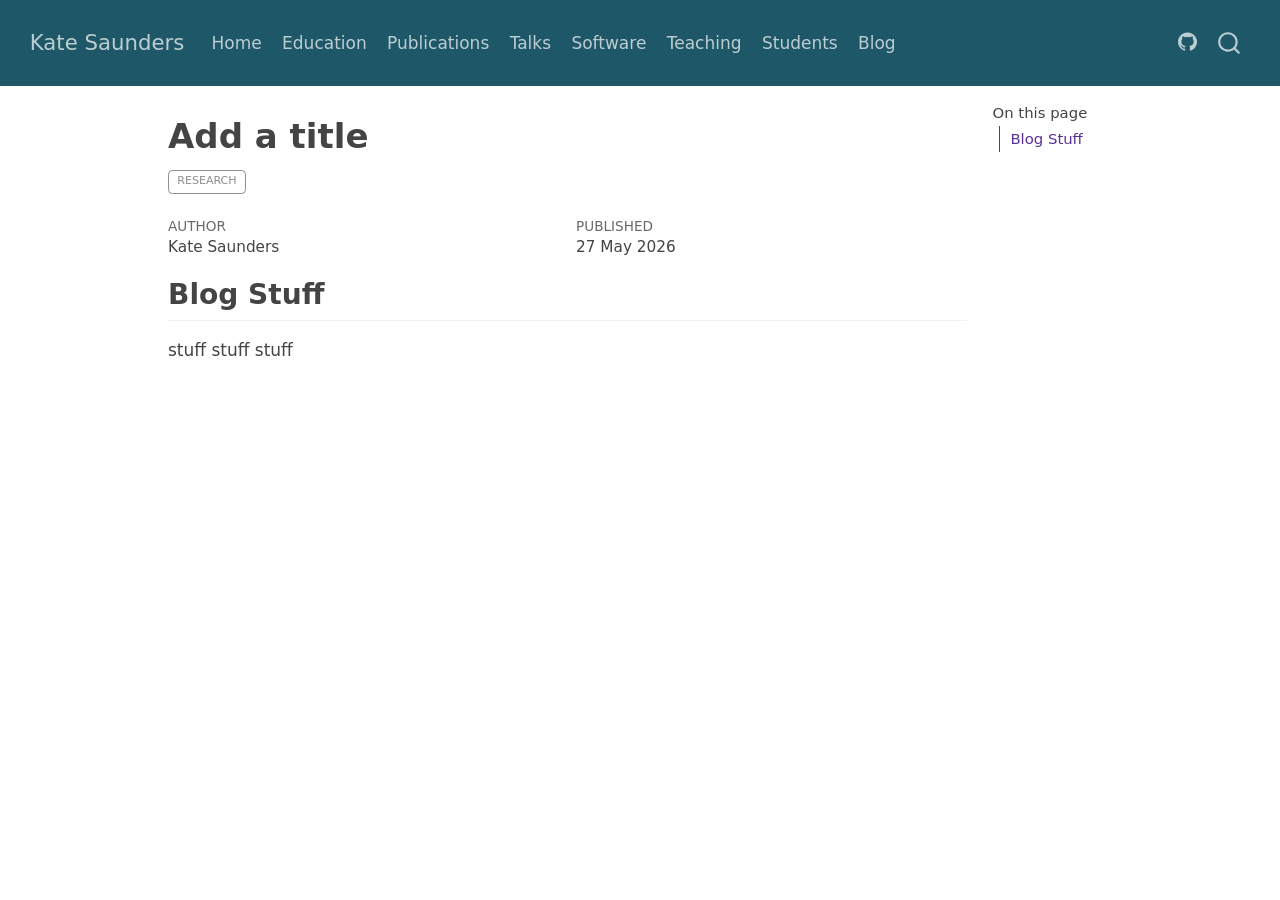
==== docs/posts/2026-05-27-tilte/index.html @ 2d86ad21 "Rebuild" ====
<!DOCTYPE html>
<html xmlns="http://www.w3.org/1999/xhtml" lang="en" xml:lang="en"><head>

<meta charset="utf-8">
<meta name="generator" content="quarto-1.9.36">

<meta name="viewport" content="width=device-width, initial-scale=1.0, user-scalable=yes">

<meta name="author" content="Kate Saunders">
<meta name="dcterms.date" content="2026-05-27">

<title>Add a title – Kate Saunders</title>
<style>
/* Default styles provided by pandoc.
** See https://pandoc.org/MANUAL.html#variables-for-html for config info.
*/
code{white-space: pre-wrap;}
span.smallcaps{font-variant: small-caps;}
div.columns{display: flex; gap: min(4vw, 1.5em);}
div.column{flex: auto; overflow-x: auto;}
div.hanging-indent{margin-left: 1.5em; text-indent: -1.5em;}
ul.task-list{list-style: none;}
ul.task-list li input[type="checkbox"] {
  width: 0.8em;
  margin: 0 0.8em 0.2em -1em; /* quarto-specific, see https://github.com/quarto-dev/quarto-cli/issues/4556 */ 
  vertical-align: middle;
}
</style>


<script src="../../site_libs/quarto-nav/quarto-nav.js"></script>
<script src="../../site_libs/quarto-nav/headroom.min.js"></script>
<script src="../../site_libs/clipboard/clipboard.min.js"></script>
<script src="../../site_libs/quarto-search/autocomplete.umd.js"></script>
<script src="../../site_libs/quarto-search/fuse.min.js"></script>
<script src="../../site_libs/quarto-search/quarto-search.js"></script>
<meta name="quarto:offset" content="../../">
<link href="../../logo.png" rel="icon" type="image/png">
<script src="../../site_libs/quarto-html/quarto.js" type="module"></script>
<script src="../../site_libs/quarto-html/tabsets/tabsets.js" type="module"></script>
<script src="../../site_libs/quarto-html/popper.min.js"></script>
<script src="../../site_libs/quarto-html/tippy.umd.min.js"></script>
<script src="../../site_libs/quarto-html/anchor.min.js"></script>
<link href="../../site_libs/quarto-html/tippy.css" rel="stylesheet">
<link href="../../site_libs/quarto-html/quarto-syntax-highlighting-845c23b38eaddc0f92fda52bfe77a8c8.css" rel="stylesheet" id="quarto-text-highlighting-styles">
<script src="../../site_libs/bootstrap/bootstrap.min.js"></script>
<link href="../../site_libs/bootstrap/bootstrap-icons.css" rel="stylesheet">
<link href="../../site_libs/bootstrap/bootstrap-d441ec7d82a4c48058758889448e13eb.min.css" rel="stylesheet" append-hash="true" id="quarto-bootstrap" data-mode="light">
<script id="quarto-search-options" type="application/json">{
  "location": "navbar",
  "copy-button": false,
  "collapse-after": 3,
  "panel-placement": "end",
  "type": "overlay",
  "limit": 50,
  "keyboard-shortcut": [
    "f",
    "/",
    "s"
  ],
  "show-item-context": false,
  "language": {
    "search-no-results-text": "No results",
    "search-matching-documents-text": "matching documents",
    "search-copy-link-title": "Copy link to search",
    "search-hide-matches-text": "Hide additional matches",
    "search-more-match-text": "more match in this document",
    "search-more-matches-text": "more matches in this document",
    "search-clear-button-title": "Clear",
    "search-text-placeholder": "",
    "search-detached-cancel-button-title": "Cancel",
    "search-submit-button-title": "Submit",
    "search-label": "Search"
  }
}</script>


</head>

<body class="nav-fixed quarto-light">

<div id="quarto-search-results"></div>
  <header id="quarto-header" class="headroom fixed-top">
    <nav class="navbar navbar-expand-lg " data-bs-theme="dark">
      <div class="navbar-container container-fluid">
      <div class="navbar-brand-container mx-auto">
    <a class="navbar-brand" href="../../index.html">
    <span class="navbar-title">Kate Saunders</span>
    </a>
  </div>
            <div id="quarto-search" class="" title="Search"></div>
          <button class="navbar-toggler" type="button" data-bs-toggle="collapse" data-bs-target="#navbarCollapse" aria-controls="navbarCollapse" role="menu" aria-expanded="false" aria-label="Toggle navigation" onclick="if (window.quartoToggleHeadroom) { window.quartoToggleHeadroom(); }">
  <span class="navbar-toggler-icon"></span>
</button>
          <div class="collapse navbar-collapse" id="navbarCollapse">
            <ul class="navbar-nav navbar-nav-scroll me-auto">
  <li class="nav-item">
    <a class="nav-link" href="../../index.html"> 
<span class="menu-text">Home</span></a>
  </li>  
  <li class="nav-item">
    <a class="nav-link" href="../../education.html"> 
<span class="menu-text">Education</span></a>
  </li>  
  <li class="nav-item">
    <a class="nav-link" href="../../publications.html"> 
<span class="menu-text">Publications</span></a>
  </li>  
  <li class="nav-item">
    <a class="nav-link" href="../../talks.html"> 
<span class="menu-text">Talks</span></a>
  </li>  
  <li class="nav-item">
    <a class="nav-link" href="../../software.html"> 
<span class="menu-text">Software</span></a>
  </li>  
  <li class="nav-item">
    <a class="nav-link" href="../../teaching.html"> 
<span class="menu-text">Teaching</span></a>
  </li>  
  <li class="nav-item">
    <a class="nav-link" href="../../students.html"> 
<span class="menu-text">Students</span></a>
  </li>  
  <li class="nav-item">
    <a class="nav-link" href="../../blog.html"> 
<span class="menu-text">Blog</span></a>
  </li>  
</ul>
            <ul class="navbar-nav navbar-nav-scroll ms-auto">
  <li class="nav-item compact">
    <a class="nav-link" href="https://github.com/katerobsau/website-quarto"> <i class="bi bi-github" role="img">
</i> 
<span class="menu-text"></span></a>
  </li>  
</ul>
          </div> <!-- /navcollapse -->
            <div class="quarto-navbar-tools">
</div>
      </div> <!-- /container-fluid -->
    </nav>
</header>
<!-- content -->
<div id="quarto-content" class="quarto-container page-columns page-rows-contents page-layout-article page-navbar">
<!-- sidebar -->
<!-- margin-sidebar -->
    <div id="quarto-margin-sidebar" class="sidebar margin-sidebar">
        <nav id="TOC" role="doc-toc" class="toc-active">
    <h2 id="toc-title">On this page</h2>
   
  <ul>
  <li><a href="#blog-stuff" id="toc-blog-stuff" class="nav-link active" data-scroll-target="#blog-stuff">Blog Stuff</a></li>
  </ul>
</nav>
    </div>
<!-- main -->
<main class="content" id="quarto-document-content">

<header id="title-block-header" class="quarto-title-block default">
<div class="quarto-title">
<h1 class="title">Add a title</h1>
  <div class="quarto-categories">
    <div class="quarto-category">research</div>
  </div>
  </div>



<div class="quarto-title-meta">

    <div>
    <div class="quarto-title-meta-heading">Author</div>
    <div class="quarto-title-meta-contents">
             <p>Kate Saunders </p>
          </div>
  </div>
    
    <div>
    <div class="quarto-title-meta-heading">Published</div>
    <div class="quarto-title-meta-contents">
      <p class="date">27 May 2026</p>
    </div>
  </div>
  
    
  </div>
  


</header>


<section id="blog-stuff" class="level2">
<h2 class="anchored" data-anchor-id="blog-stuff">Blog Stuff</h2>
<p>stuff stuff stuff</p>


</section>

</main> <!-- /main -->
<script id="quarto-html-after-body" type="application/javascript">
  window.document.addEventListener("DOMContentLoaded", function (event) {
    const icon = "";
    const anchorJS = new window.AnchorJS();
    anchorJS.options = {
      placement: 'right',
      icon: icon
    };
    anchorJS.add('.anchored');
    const isCodeAnnotation = (el) => {
      for (const clz of el.classList) {
        if (clz.startsWith('code-annotation-')) {                     
          return true;
        }
      }
      return false;
    }
    const onCopySuccess = function(e) {
      // button target
      const button = e.trigger;
      // don't keep focus
      button.blur();
      // flash "checked"
      button.classList.add('code-copy-button-checked');
      var currentTitle = button.getAttribute("title");
      button.setAttribute("title", "Copied!");
      let tooltip;
      if (window.bootstrap) {
        button.setAttribute("data-bs-toggle", "tooltip");
        button.setAttribute("data-bs-placement", "left");
        button.setAttribute("data-bs-title", "Copied!");
        tooltip = new bootstrap.Tooltip(button, 
          { trigger: "manual", 
            customClass: "code-copy-button-tooltip",
            offset: [0, -8]});
        tooltip.show();    
      }
      setTimeout(function() {
        if (tooltip) {
          tooltip.hide();
          button.removeAttribute("data-bs-title");
          button.removeAttribute("data-bs-toggle");
          button.removeAttribute("data-bs-placement");
        }
        button.setAttribute("title", currentTitle);
        button.classList.remove('code-copy-button-checked');
      }, 1000);
      // clear code selection
      e.clearSelection();
    }
    const getTextToCopy = function(trigger) {
      const outerScaffold = trigger.parentElement.cloneNode(true);
      const codeEl = outerScaffold.querySelector('code');
      for (const childEl of codeEl.children) {
        if (isCodeAnnotation(childEl)) {
          childEl.remove();
        }
      }
      return codeEl.innerText;
    }
    const clipboard = new window.ClipboardJS('.code-copy-button:not([data-in-quarto-modal])', {
      text: getTextToCopy
    });
    clipboard.on('success', onCopySuccess);
    if (window.document.getElementById('quarto-embedded-source-code-modal')) {
      const clipboardModal = new window.ClipboardJS('.code-copy-button[data-in-quarto-modal]', {
        text: getTextToCopy,
        container: window.document.getElementById('quarto-embedded-source-code-modal')
      });
      clipboardModal.on('success', onCopySuccess);
    }
      var localhostRegex = new RegExp(/^(?:http|https):\/\/localhost\:?[0-9]*\//);
      var mailtoRegex = new RegExp(/^mailto:/);
        var filterRegex = new RegExp("https:\/\/katerobsau\.github\.io\/website-quarto\/");
      var isInternal = (href) => {
          return filterRegex.test(href) || localhostRegex.test(href) || mailtoRegex.test(href);
      }
      // Inspect non-navigation links and adorn them if external
     var links = window.document.querySelectorAll('a[href]:not(.nav-link):not(.navbar-brand):not(.toc-action):not(.sidebar-link):not(.sidebar-item-toggle):not(.pagination-link):not(.no-external):not([aria-hidden]):not(.dropdown-item):not(.quarto-navigation-tool):not(.about-link)');
      for (var i=0; i<links.length; i++) {
        const link = links[i];
        if (!isInternal(link.href)) {
          // undo the damage that might have been done by quarto-nav.js in the case of
          // links that we want to consider external
          if (link.dataset.originalHref !== undefined) {
            link.href = link.dataset.originalHref;
          }
        }
      }
    function tippyHover(el, contentFn, onTriggerFn, onUntriggerFn) {
      const config = {
        allowHTML: true,
        maxWidth: 500,
        delay: 100,
        arrow: false,
        appendTo: function(el) {
            return el.parentElement;
        },
        interactive: true,
        interactiveBorder: 10,
        theme: 'quarto',
        placement: 'bottom-start',
      };
      if (contentFn) {
        config.content = contentFn;
      }
      if (onTriggerFn) {
        config.onTrigger = onTriggerFn;
      }
      if (onUntriggerFn) {
        config.onUntrigger = onUntriggerFn;
      }
      window.tippy(el, config); 
    }
    const noterefs = window.document.querySelectorAll('a[role="doc-noteref"]');
    for (var i=0; i<noterefs.length; i++) {
      const ref = noterefs[i];
      tippyHover(ref, function() {
        // use id or data attribute instead here
        let href = ref.getAttribute('data-footnote-href') || ref.getAttribute('href');
        try { href = new URL(href).hash; } catch {}
        const id = href.replace(/^#\/?/, "");
        const note = window.document.getElementById(id);
        if (note) {
          return note.innerHTML;
        } else {
          return "";
        }
      });
    }
    const xrefs = window.document.querySelectorAll('a.quarto-xref');
    const processXRef = (id, note) => {
      // Strip column container classes
      const stripColumnClz = (el) => {
        el.classList.remove("page-full", "page-columns");
        if (el.children) {
          for (const child of el.children) {
            stripColumnClz(child);
          }
        }
      }
      stripColumnClz(note)
      if (id === null || id.startsWith('sec-')) {
        // Special case sections, only their first couple elements
        const container = document.createElement("div");
        if (note.children && note.children.length > 2) {
          container.appendChild(note.children[0].cloneNode(true));
          for (let i = 1; i < note.children.length; i++) {
            const child = note.children[i];
            if (child.tagName === "P" && child.innerText === "") {
              continue;
            } else {
              container.appendChild(child.cloneNode(true));
              break;
            }
          }
          if (window.Quarto?.typesetMath) {
            window.Quarto.typesetMath(container);
          }
          return container.innerHTML
        } else {
          if (window.Quarto?.typesetMath) {
            window.Quarto.typesetMath(note);
          }
          return note.innerHTML;
        }
      } else {
        // Remove any anchor links if they are present
        const anchorLink = note.querySelector('a.anchorjs-link');
        if (anchorLink) {
          anchorLink.remove();
        }
        if (window.Quarto?.typesetMath) {
          window.Quarto.typesetMath(note);
        }
        if (note.classList.contains("callout")) {
          return note.outerHTML;
        } else {
          return note.innerHTML;
        }
      }
    }
    for (var i=0; i<xrefs.length; i++) {
      const xref = xrefs[i];
      tippyHover(xref, undefined, function(instance) {
        instance.disable();
        let url = xref.getAttribute('href');
        let hash = undefined; 
        if (url.startsWith('#')) {
          hash = url;
        } else {
          try { hash = new URL(url).hash; } catch {}
        }
        if (hash) {
          const id = hash.replace(/^#\/?/, "");
          const note = window.document.getElementById(id);
          if (note !== null) {
            try {
              const html = processXRef(id, note.cloneNode(true));
              instance.setContent(html);
            } finally {
              instance.enable();
              instance.show();
            }
          } else {
            // See if we can fetch this
            fetch(url.split('#')[0])
            .then(res => res.text())
            .then(html => {
              const parser = new DOMParser();
              const htmlDoc = parser.parseFromString(html, "text/html");
              const note = htmlDoc.getElementById(id);
              if (note !== null) {
                const html = processXRef(id, note);
                instance.setContent(html);
              } 
            }).finally(() => {
              instance.enable();
              instance.show();
            });
          }
        } else {
          // See if we can fetch a full url (with no hash to target)
          // This is a special case and we should probably do some content thinning / targeting
          fetch(url)
          .then(res => res.text())
          .then(html => {
            const parser = new DOMParser();
            const htmlDoc = parser.parseFromString(html, "text/html");
            const note = htmlDoc.querySelector('main.content');
            if (note !== null) {
              // This should only happen for chapter cross references
              // (since there is no id in the URL)
              // remove the first header
              if (note.children.length > 0 && note.children[0].tagName === "HEADER") {
                note.children[0].remove();
              }
              const html = processXRef(null, note);
              instance.setContent(html);
            } 
          }).finally(() => {
            instance.enable();
            instance.show();
          });
        }
      }, function(instance) {
      });
    }
        let selectedAnnoteEl;
        const selectorForAnnotation = ( cell, annotation) => {
          let cellAttr = 'data-code-cell="' + cell + '"';
          let lineAttr = 'data-code-annotation="' +  annotation + '"';
          const selector = 'span[' + cellAttr + '][' + lineAttr + ']';
          return selector;
        }
        const selectCodeLines = (annoteEl) => {
          const doc = window.document;
          const targetCell = annoteEl.getAttribute("data-target-cell");
          const targetAnnotation = annoteEl.getAttribute("data-target-annotation");
          const annoteSpan = window.document.querySelector(selectorForAnnotation(targetCell, targetAnnotation));
          const lines = annoteSpan.getAttribute("data-code-lines").split(",");
          const lineIds = lines.map((line) => {
            return targetCell + "-" + line;
          })
          let top = null;
          let height = null;
          let parent = null;
          if (lineIds.length > 0) {
              //compute the position of the single el (top and bottom and make a div)
              const el = window.document.getElementById(lineIds[0]);
              top = el.offsetTop;
              height = el.offsetHeight;
              parent = el.parentElement.parentElement;
            if (lineIds.length > 1) {
              const lastEl = window.document.getElementById(lineIds[lineIds.length - 1]);
              const bottom = lastEl.offsetTop + lastEl.offsetHeight;
              height = bottom - top;
            }
            if (top !== null && height !== null && parent !== null) {
              // cook up a div (if necessary) and position it 
              let div = window.document.getElementById("code-annotation-line-highlight");
              if (div === null) {
                div = window.document.createElement("div");
                div.setAttribute("id", "code-annotation-line-highlight");
                div.style.position = 'absolute';
                parent.appendChild(div);
              }
              div.style.top = top - 2 + "px";
              div.style.height = height + 4 + "px";
              div.style.left = 0;
              let gutterDiv = window.document.getElementById("code-annotation-line-highlight-gutter");
              if (gutterDiv === null) {
                gutterDiv = window.document.createElement("div");
                gutterDiv.setAttribute("id", "code-annotation-line-highlight-gutter");
                gutterDiv.style.position = 'absolute';
                const codeCell = window.document.getElementById(targetCell);
                const gutter = codeCell.querySelector('.code-annotation-gutter');
                gutter.appendChild(gutterDiv);
              }
              gutterDiv.style.top = top - 2 + "px";
              gutterDiv.style.height = height + 4 + "px";
            }
            selectedAnnoteEl = annoteEl;
          }
        };
        const unselectCodeLines = () => {
          const elementsIds = ["code-annotation-line-highlight", "code-annotation-line-highlight-gutter"];
          elementsIds.forEach((elId) => {
            const div = window.document.getElementById(elId);
            if (div) {
              div.remove();
            }
          });
          selectedAnnoteEl = undefined;
        };
          // Handle positioning of the toggle
      window.addEventListener(
        "resize",
        throttle(() => {
          elRect = undefined;
          if (selectedAnnoteEl) {
            selectCodeLines(selectedAnnoteEl);
          }
        }, 10)
      );
      function throttle(fn, ms) {
      let throttle = false;
      let timer;
        return (...args) => {
          if(!throttle) { // first call gets through
              fn.apply(this, args);
              throttle = true;
          } else { // all the others get throttled
              if(timer) clearTimeout(timer); // cancel #2
              timer = setTimeout(() => {
                fn.apply(this, args);
                timer = throttle = false;
              }, ms);
          }
        };
      }
        // Attach click handler to the DT
        const annoteDls = window.document.querySelectorAll('dt[data-target-cell]');
        for (const annoteDlNode of annoteDls) {
          annoteDlNode.addEventListener('click', (event) => {
            const clickedEl = event.target;
            if (clickedEl !== selectedAnnoteEl) {
              unselectCodeLines();
              const activeEl = window.document.querySelector('dt[data-target-cell].code-annotation-active');
              if (activeEl) {
                activeEl.classList.remove('code-annotation-active');
              }
              selectCodeLines(clickedEl);
              clickedEl.classList.add('code-annotation-active');
            } else {
              // Unselect the line
              unselectCodeLines();
              clickedEl.classList.remove('code-annotation-active');
            }
          });
        }
    const findCites = (el) => {
      const parentEl = el.parentElement;
      if (parentEl) {
        const cites = parentEl.dataset.cites;
        if (cites) {
          return {
            el,
            cites: cites.split(' ')
          };
        } else {
          return findCites(el.parentElement)
        }
      } else {
        return undefined;
      }
    };
    var bibliorefs = window.document.querySelectorAll('a[role="doc-biblioref"]');
    for (var i=0; i<bibliorefs.length; i++) {
      const ref = bibliorefs[i];
      const citeInfo = findCites(ref);
      if (citeInfo) {
        tippyHover(citeInfo.el, function() {
          var popup = window.document.createElement('div');
          citeInfo.cites.forEach(function(cite) {
            var citeDiv = window.document.createElement('div');
            citeDiv.classList.add('hanging-indent');
            citeDiv.classList.add('csl-entry');
            var biblioDiv = window.document.getElementById('ref-' + cite);
            if (biblioDiv) {
              citeDiv.innerHTML = biblioDiv.innerHTML;
            }
            popup.appendChild(citeDiv);
          });
          return popup.innerHTML;
        });
      }
    }
  });
  </script>
</div> <!-- /content -->




</body></html>
---- docs/site_libs/quarto-html/tippy.css ----
.tippy-box[data-animation=fade][data-state=hidden]{opacity:0}[data-tippy-root]{max-width:calc(100vw - 10px)}.tippy-box{position:relative;background-color:#333;color:#fff;border-radius:4px;font-size:14px;line-height:1.4;white-space:normal;outline:0;transition-property:transform,visibility,opacity}.tippy-box[data-placement^=top]>.tippy-arrow{bottom:0}.tippy-box[data-placement^=top]>.tippy-arrow:before{bottom:-7px;left:0;border-width:8px 8px 0;border-top-color:initial;transform-origin:center top}.tippy-box[data-placement^=bottom]>.tippy-arrow{top:0}.tippy-box[data-placement^=bottom]>.tippy-arrow:before{top:-7px;left:0;border-width:0 8px 8px;border-bottom-color:initial;transform-origin:center bottom}.tippy-box[data-placement^=left]>.tippy-arrow{right:0}.tippy-box[data-placement^=left]>.tippy-arrow:before{border-width:8px 0 8px 8px;border-left-color:initial;right:-7px;transform-origin:center left}.tippy-box[data-placement^=right]>.tippy-arrow{left:0}.tippy-box[data-placement^=right]>.tippy-arrow:before{left:-7px;border-width:8px 8px 8px 0;border-right-color:initial;transform-origin:center right}.tippy-box[data-inertia][data-state=visible]{transition-timing-function:cubic-bezier(.54,1.5,.38,1.11)}.tippy-arrow{width:16px;height:16px;color:#333}.tippy-arrow:before{content:"";position:absolute;border-color:transparent;border-style:solid}.tippy-content{position:relative;padding:5px 9px;z-index:1}
---- docs/site_libs/quarto-html/quarto-syntax-highlighting-845c23b38eaddc0f92fda52bfe77a8c8.css ----
/* quarto syntax highlight colors */
:root {
  --quarto-hl-ot-color: #003B4F;
  --quarto-hl-at-color: #657422;
  --quarto-hl-ss-color: #20794D;
  --quarto-hl-an-color: #5E5E5E;
  --quarto-hl-fu-color: #4758AB;
  --quarto-hl-st-color: #20794D;
  --quarto-hl-cf-color: #003B4F;
  --quarto-hl-op-color: #5E5E5E;
  --quarto-hl-er-color: #AD0000;
  --quarto-hl-bn-color: #AD0000;
  --quarto-hl-al-color: #AD0000;
  --quarto-hl-va-color: #111111;
  --quarto-hl-bu-color: inherit;
  --quarto-hl-ex-color: inherit;
  --quarto-hl-pp-color: #AD0000;
  --quarto-hl-in-color: #5E5E5E;
  --quarto-hl-vs-color: #20794D;
  --quarto-hl-wa-color: #5E5E5E;
  --quarto-hl-do-color: #5E5E5E;
  --quarto-hl-im-color: #00769E;
  --quarto-hl-ch-color: #20794D;
  --quarto-hl-dt-color: #AD0000;
  --quarto-hl-fl-color: #AD0000;
  --quarto-hl-co-color: #5E5E5E;
  --quarto-hl-cv-color: #5E5E5E;
  --quarto-hl-cn-color: #8f5902;
  --quarto-hl-sc-color: #5E5E5E;
  --quarto-hl-dv-color: #AD0000;
  --quarto-hl-kw-color: #003B4F;
}

/* other quarto variables */
:root {
  --quarto-font-monospace: SFMono-Regular, Menlo, Monaco, Consolas, "Liberation Mono", "Courier New", monospace;
}

/* syntax highlight based on Pandoc's rules */
pre > code.sourceCode > span {
  color: #003B4F;
}

code.sourceCode > span {
  color: #003B4F;
}

div.sourceCode,
div.sourceCode pre.sourceCode {
  color: #003B4F;
}

/* Normal */
code span {
  color: #003B4F;
}

/* Alert */
code span.al {
  color: #AD0000;
  font-style: inherit;
}

/* Annotation */
code span.an {
  color: #5E5E5E;
  font-style: inherit;
}

/* Attribute */
code span.at {
  color: #657422;
  font-style: inherit;
}

/* BaseN */
code span.bn {
  color: #AD0000;
  font-style: inherit;
}

/* BuiltIn */
code span.bu {
  font-style: inherit;
}

/* ControlFlow */
code span.cf {
  color: #003B4F;
  font-weight: bold;
  font-style: inherit;
}

/* Char */
code span.ch {
  color: #20794D;
  font-style: inherit;
}

/* Constant */
code span.cn {
  color: #8f5902;
  font-style: inherit;
}

/* Comment */
code span.co {
  color: #5E5E5E;
  font-style: inherit;
}

/* CommentVar */
code span.cv {
  color: #5E5E5E;
  font-style: italic;
}

/* Documentation */
code span.do {
  color: #5E5E5E;
  font-style: italic;
}

/* DataType */
code span.dt {
  color: #AD0000;
  font-style: inherit;
}

/* DecVal */
code span.dv {
  color: #AD0000;
  font-style: inherit;
}

/* Error */
code span.er {
  color: #AD0000;
  font-style: inherit;
}

/* Extension */
code span.ex {
  font-style: inherit;
}

/* Float */
code span.fl {
  color: #AD0000;
  font-style: inherit;
}

/* Function */
code span.fu {
  color: #4758AB;
  font-style: inherit;
}

/* Import */
code span.im {
  color: #00769E;
  font-style: inherit;
}

/* Information */
code span.in {
  color: #5E5E5E;
  font-style: inherit;
}

/* Keyword */
code span.kw {
  color: #003B4F;
  font-weight: bold;
  font-style: inherit;
}

/* Operator */
code span.op {
  color: #5E5E5E;
  font-style: inherit;
}

/* Other */
code span.ot {
  color: #003B4F;
  font-style: inherit;
}

/* Preprocessor */
code span.pp {
  color: #AD0000;
  font-style: inherit;
}

/* SpecialChar */
code span.sc {
  color: #5E5E5E;
  font-style: inherit;
}

/* SpecialString */
code span.ss {
  color: #20794D;
  font-style: inherit;
}

/* String */
code span.st {
  color: #20794D;
  font-style: inherit;
}

/* Variable */
code span.va {
  color: #111111;
  font-style: inherit;
}

/* VerbatimString */
code span.vs {
  color: #20794D;
  font-style: inherit;
}

/* Warning */
code span.wa {
  color: #5E5E5E;
  font-style: italic;
}

.prevent-inlining {
  content: "</";
}

/*# sourceMappingURL=ac89f0bb514bba72461919f78549e31c.css.map */
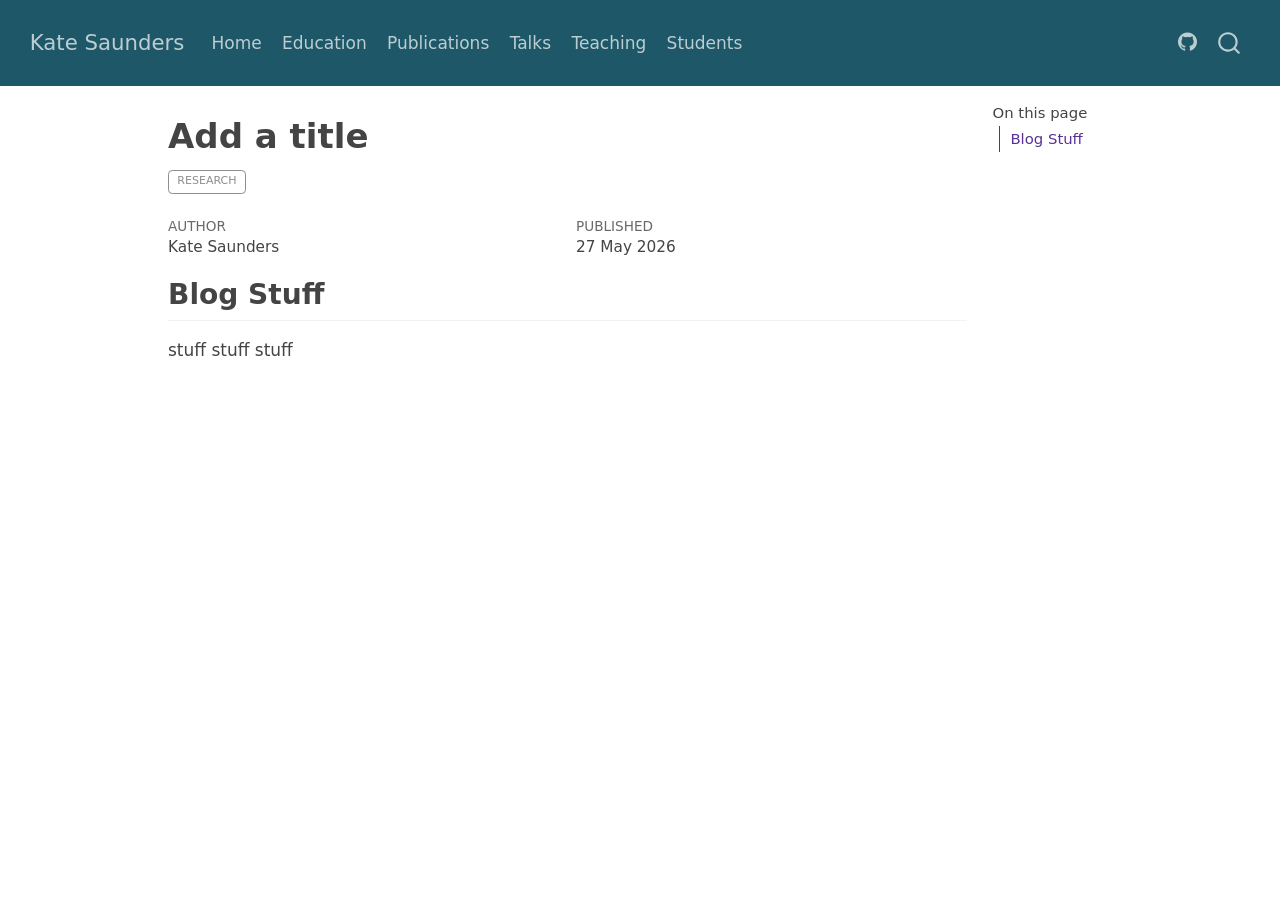
==== commit d1bfdc0b: "Minimum working version Replaced all temp entries" ====
--- a/docs/posts/2026-05-27-tilte/index.html
+++ b/docs/posts/2026-05-27-tilte/index.html
@@ -111,20 +111,12 @@
 <span class="menu-text">Talks</span></a>
   </li>  
   <li class="nav-item">
-    <a class="nav-link" href="../../software.html"> 
-<span class="menu-text">Software</span></a>
-  </li>  
-  <li class="nav-item">
     <a class="nav-link" href="../../teaching.html"> 
 <span class="menu-text">Teaching</span></a>
   </li>  
   <li class="nav-item">
     <a class="nav-link" href="../../students.html"> 
 <span class="menu-text">Students</span></a>
-  </li>  
-  <li class="nav-item">
-    <a class="nav-link" href="../../blog.html"> 
-<span class="menu-text">Blog</span></a>
   </li>  
 </ul>
             <ul class="navbar-nav navbar-nav-scroll ms-auto">
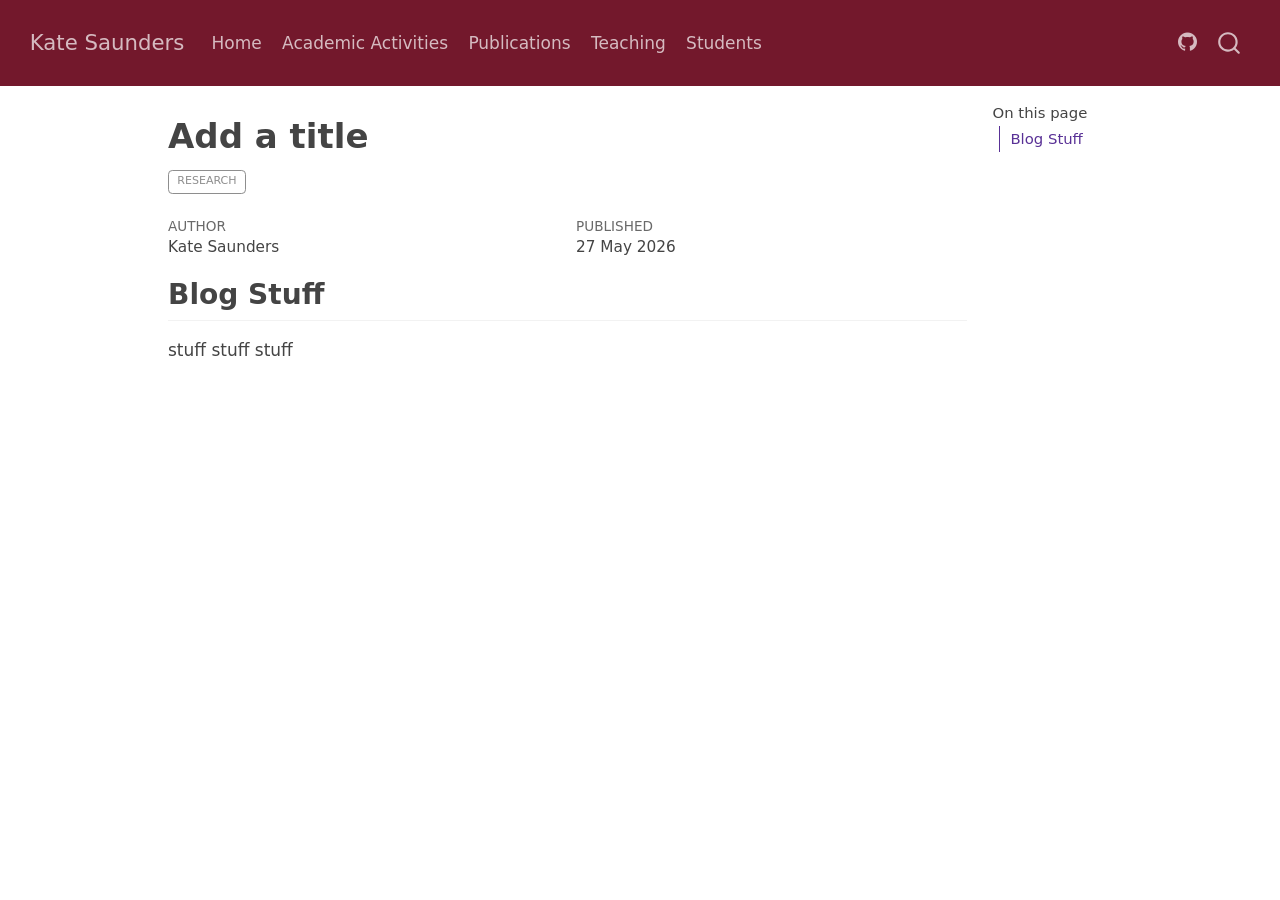
==== commit 3acf111a: "Website update Filling out website" ====
--- a/docs/posts/2026-05-27-tilte/index.html
+++ b/docs/posts/2026-05-27-tilte/index.html
@@ -45,7 +45,7 @@
 <link href="../../site_libs/quarto-html/quarto-syntax-highlighting-845c23b38eaddc0f92fda52bfe77a8c8.css" rel="stylesheet" id="quarto-text-highlighting-styles">
 <script src="../../site_libs/bootstrap/bootstrap.min.js"></script>
 <link href="../../site_libs/bootstrap/bootstrap-icons.css" rel="stylesheet">
-<link href="../../site_libs/bootstrap/bootstrap-d441ec7d82a4c48058758889448e13eb.min.css" rel="stylesheet" append-hash="true" id="quarto-bootstrap" data-mode="light">
+<link href="../../site_libs/bootstrap/bootstrap-eec5e320e63de55a0eb2338de132c8f6.min.css" rel="stylesheet" append-hash="true" id="quarto-bootstrap" data-mode="light">
 <script id="quarto-search-options" type="application/json">{
   "location": "navbar",
   "copy-button": false,
@@ -99,16 +99,12 @@
 <span class="menu-text">Home</span></a>
   </li>  
   <li class="nav-item">
-    <a class="nav-link" href="../../education.html"> 
-<span class="menu-text">Education</span></a>
+    <a class="nav-link" href="../../cv.html"> 
+<span class="menu-text">Academic Activities</span></a>
   </li>  
   <li class="nav-item">
     <a class="nav-link" href="../../publications.html"> 
 <span class="menu-text">Publications</span></a>
-  </li>  
-  <li class="nav-item">
-    <a class="nav-link" href="../../talks.html"> 
-<span class="menu-text">Talks</span></a>
   </li>  
   <li class="nav-item">
     <a class="nav-link" href="../../teaching.html"> 
